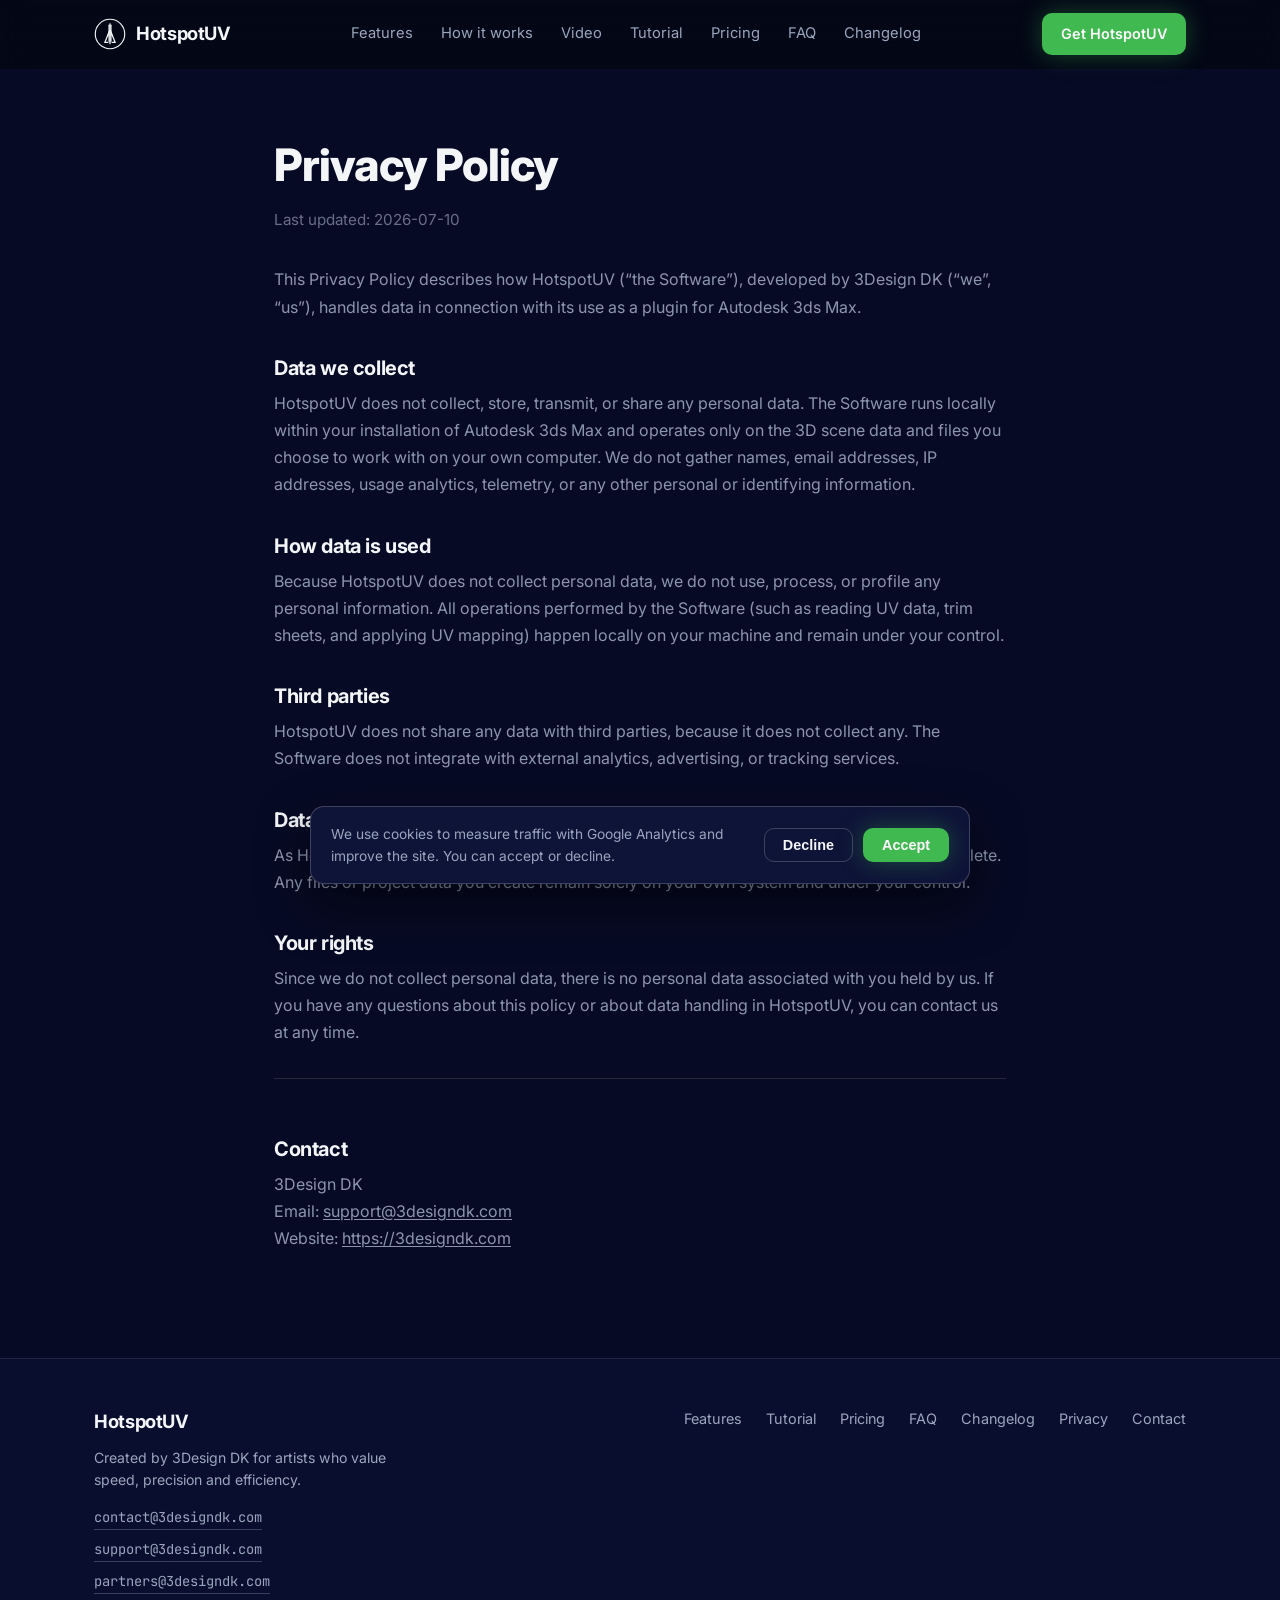
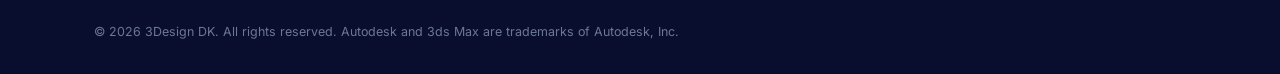
==== privacy.html @ f294c14e "Fix sections staying invisible on phones The scroll-reveal observer used a 12% intersection threshol" ====
﻿<!DOCTYPE html>
<html lang="en">
<head>
  <meta charset="UTF-8">
  <meta name="viewport" content="width=device-width, initial-scale=1.0">

  <!-- Google tag (gtag.js) with Consent Mode v2 -->
  <script async src="https://www.googletagmanager.com/gtag/js?id=G-P0LGVQESN5"></script>
  <script>
    window.dataLayer = window.dataLayer || [];
    function gtag(){dataLayer.push(arguments);}
    gtag('consent', 'default', {
      ad_storage: 'denied',
      ad_user_data: 'denied',
      ad_personalization: 'denied',
      analytics_storage: 'denied'
    });
    gtag('js', new Date());
    gtag('config', 'G-P0LGVQESN5');
    try {
      if (localStorage.getItem('cookie-consent') === 'granted') {
        gtag('consent', 'update', { analytics_storage: 'granted' });
      }
    } catch (e) {}
  </script>

  <title>Privacy Policy — HotspotUV | 3Design DK</title>
  <meta name="description" content="Privacy Policy for HotspotUV, a plugin for Autodesk 3ds Max by 3Design DK. HotspotUV collects no personal data and runs fully locally.">
  <meta name="robots" content="index, follow">
  <link rel="icon" type="image/svg+xml" href="assets/favicon.svg">
  <link rel="icon" type="image/png" sizes="32x32" href="assets/favicon-32.png">
  <link rel="alternate icon" href="assets/favicon.ico">
  <link rel="apple-touch-icon" href="assets/apple-touch-icon.png">
  <link rel="preconnect" href="https://fonts.googleapis.com">
  <link rel="preconnect" href="https://fonts.gstatic.com" crossorigin>
  <link href="https://fonts.googleapis.com/css2?family=Inter:wght@400;500;600;700;800&family=JetBrains+Mono:wght@400;500&display=swap" rel="stylesheet">
  <link rel="stylesheet" href="css/style.css?v=20260802b">
  <style>
    .legal { padding: 140px 0 90px; }
    .legal .container { max-width: 780px; }
    .legal h1 { font-size: clamp(2rem, 4vw, 2.8rem); margin: 0 0 .35em; }
    .legal .updated { opacity: .65; font-size: .95rem; margin: 0 0 2.2em; }
    .legal h2 { font-size: 1.25rem; margin: 1.8em 0 .5em; }
    .legal p { line-height: 1.7; margin: 0 0 1em; opacity: .9; }
    .legal a { color: inherit; text-decoration: underline; text-underline-offset: 2px; }
    .legal .contact { margin-top: 2em; padding-top: 1.4em; border-top: 1px solid rgba(128,128,128,.25); }
  </style>
</head>
<body>

  <!-- ======= NAV ======= -->
  <header class="nav" id="nav">
    <div class="container nav-inner">
      <a href="index.html" class="brand" aria-label="HotspotUV home">
        <svg class="brand-mark" viewBox="0 0 100 100" fill="none" stroke="currentColor" stroke-linecap="round" stroke-linejoin="round" aria-hidden="true">
          <circle cx="50" cy="50" r="46" stroke-width="3.5"/>
          <g transform="translate(50 50) scale(0.72) translate(-50 -68)" stroke-width="5.5">
            <path d="M28 104 L48 54"/>
            <path d="M72 104 L52 54"/>
            <path d="M28 104 L41 104"/>
            <path d="M59 104 L72 104"/>
            <path d="M40 76 L50 56"/>
            <path d="M60 76 L50 56"/>
            <path d="M46 30 L46 100"/>
            <path d="M50 24 L50 110"/>
            <path d="M54 30 L54 100"/>
          </g>
        </svg>
        <span class="brand-name">Hotspot<span class="brand-accent">UV</span></span>
      </a>
      <nav class="nav-links" id="navLinks">
        <a href="index.html#features">Features</a>
        <a href="index.html#how-it-works">How it works</a>
        <a href="index.html#video">Video</a>
        <a href="tutorial.html">Tutorial</a>
        <a href="index.html#pricing">Pricing</a>
        <a href="index.html#faq">FAQ</a>
        <a href="index.html#changelog">Changelog</a>
      </nav>
      <div class="nav-cta">
        <a href="https://3designdk.gumroad.com/l/ueunpw" class="btn btn-primary btn-sm">Get HotspotUV</a>
        <button class="nav-toggle" id="navToggle" aria-label="Toggle menu" aria-expanded="false">
          <span></span><span></span><span></span>
        </button>
      </div>
    </div>
  </header>

  <!-- ======= PRIVACY ======= -->
  <main class="legal">
    <div class="container">
      <h1>Privacy Policy</h1>
      <p class="updated">Last updated: 2026-07-10</p>

      <p>This Privacy Policy describes how HotspotUV (&ldquo;the Software&rdquo;), developed by
      3Design DK (&ldquo;we&rdquo;, &ldquo;us&rdquo;), handles data in connection with its use as a
      plugin for Autodesk 3ds Max.</p>

      <h2>Data we collect</h2>
      <p>HotspotUV does not collect, store, transmit, or share any personal data. The Software
      runs locally within your installation of Autodesk 3ds Max and operates only on the 3D scene
      data and files you choose to work with on your own computer. We do not gather names, email
      addresses, IP addresses, usage analytics, telemetry, or any other personal or identifying
      information.</p>

      <h2>How data is used</h2>
      <p>Because HotspotUV does not collect personal data, we do not use, process, or profile any
      personal information. All operations performed by the Software (such as reading UV data, trim
      sheets, and applying UV mapping) happen locally on your machine and remain under your control.</p>

      <h2>Third parties</h2>
      <p>HotspotUV does not share any data with third parties, because it does not collect any. The
      Software does not integrate with external analytics, advertising, or tracking services.</p>

      <h2>Data retention and deletion</h2>
      <p>As HotspotUV does not collect or store personal data, there is no personal data to retain
      or delete. Any files or project data you create remain solely on your own system and under
      your control.</p>

      <h2>Your rights</h2>
      <p>Since we do not collect personal data, there is no personal data associated with you held
      by us. If you have any questions about this policy or about data handling in HotspotUV, you
      can contact us at any time.</p>

      <div class="contact">
        <h2>Contact</h2>
        <p>3Design DK<br>
        Email: <a href="mailto:support@3designdk.com">support@3designdk.com</a><br>
        Website: <a href="https://3designdk.com">https://3designdk.com</a></p>
      </div>
    </div>
  </main>

  <!-- ======= FOOTER ======= -->
  <footer class="footer">
    <div class="container footer-inner">
      <div class="footer-brand">
        <span class="brand-name">Hotspot<span class="brand-accent">UV</span></span>
        <p>Created by 3Design DK for artists who value speed, precision and efficiency.</p>
        <div class="footer-emails">
          <a class="footer-email" href="mailto:contact@3designdk.com?subject=HotspotUV" title="General enquiries">contact@3designdk.com</a>
          <a class="footer-email" href="mailto:support@3designdk.com?subject=HotspotUV%20support" title="Help with the plugin">support@3designdk.com</a>
          <a class="footer-email" href="mailto:partners@3designdk.com" title="Business &amp; partnerships">partners@3designdk.com</a>
        </div>
      </div>
      <div class="footer-links">
        <a href="index.html#features">Features</a>
        <a href="tutorial.html">Tutorial</a>
        <a href="index.html#pricing">Pricing</a>
        <a href="index.html#faq">FAQ</a>
        <a href="index.html#changelog">Changelog</a>
        <a href="privacy.html">Privacy</a>
        <a href="mailto:contact@3designdk.com?subject=HotspotUV">Contact</a>
      </div>
    </div>
    <div class="container footer-bottom">
      <p>© <span id="year">2026</span> 3Design DK. All rights reserved. Autodesk and 3ds Max are trademarks of Autodesk, Inc.</p>
    </div>
  </footer>

  <!-- ======= COOKIE CONSENT ======= -->
  <div id="cookie-banner" class="cookie-banner" role="dialog" aria-live="polite" aria-label="Cookie consent" hidden>
    <p class="cookie-text">We use cookies to measure traffic with Google Analytics and improve the site. You can accept or decline.</p>
    <div class="cookie-actions">
      <button class="btn btn-ghost btn-sm" id="cookie-decline">Decline</button>
      <button class="btn btn-primary btn-sm" id="cookie-accept">Accept</button>
    </div>
  </div>

  <script src="js/main.js?v=20260802b"></script>
</body>
</html>
---- css/style.css ----
/* ============================================================
   HotspotUV — 3Design DK
   Monochrome white-on-navy theme
   ============================================================ */

:root {
  --bg: #070a24;
  --bg-soft: #0a0e2e;
  --card: #0e1338;
  --card-hover: #141a44;
  --border: rgba(255, 255, 255, 0.10);
  --border-strong: rgba(255, 255, 255, 0.20);
  --text: #f3f5f7;
  --muted: #9aa6bd;
  --muted-2: #6b7793;
  --accent: #f3f5f7;
  --accent-soft: rgba(255, 255, 255, 0.10);
  --accent-glow: rgba(255, 255, 255, 0.16);
  --radius: 14px;
  --radius-sm: 9px;
  --font: "Inter", ui-sans-serif, system-ui, -apple-system, sans-serif;
  --mono: "JetBrains Mono", ui-monospace, "Cascadia Code", monospace;
}

* { margin: 0; padding: 0; box-sizing: border-box; }

html { scroll-behavior: smooth; scroll-padding-top: 84px; }

body {
  font-family: var(--font);
  background: var(--bg);
  color: var(--text);
  line-height: 1.6;
  -webkit-font-smoothing: antialiased;
  overflow-x: hidden;
}

.container { max-width: 1140px; margin: 0 auto; padding: 0 24px; }
.container.narrow { max-width: 820px; }

h1, h2, h3 { line-height: 1.15; letter-spacing: -0.02em; font-weight: 700; }
h1 { font-size: clamp(2.2rem, 5vw, 3.4rem); font-weight: 800; }
h2 { font-size: clamp(1.7rem, 3.5vw, 2.4rem); }
h3 { font-size: 1.1rem; }

p { color: var(--muted); }

a { color: inherit; text-decoration: none; }

code {
  font-family: var(--mono);
  font-size: 0.85em;
  background: var(--accent-soft);
  color: var(--accent);
  padding: 0.1em 0.4em;
  border-radius: 5px;
}

::selection { background: var(--accent); color: var(--bg); }

/* ---------- promo bar (launch offer) ---------- */
.promo-bar {
  display: none;
  position: fixed;
  top: 0; left: 0; right: 0;
  z-index: 101;
  align-items: center;
  justify-content: center;
  flex-wrap: wrap;
  gap: 6px;
  min-height: 38px;
  padding: 6px 16px;
  background: #2ea043;
  color: #ffffff;
  font-size: 0.85rem;
  font-weight: 600;
  line-height: 1.3;
  text-align: center;
}
.promo-bar:hover { background: #3fb950; }
.promo-bar strong { font-weight: 800; }
.promo-days { font-weight: 600; }
.promo-cta {
  margin-left: 10px;
  padding: 2px 10px;
  border-radius: 999px;
  background: #070a24;
  color: #ffffff;
  font-size: 0.8rem;
  white-space: nowrap;
}
.promo-echo {
  margin-top: 14px;
  font-size: 0.85rem;
  font-weight: 600;
  color: #3fb950;
}
.cta-section .promo-echo { text-align: center; }

body.promo-active .promo-bar { display: flex; }
body.promo-active .nav { top: var(--promo-h, 38px); }
body.promo-active .hero { padding-top: calc(160px + var(--promo-h, 38px)); }

/* ---------- buttons ---------- */
.btn {
  display: inline-flex;
  align-items: center;
  justify-content: center;
  gap: 8px;
  font-weight: 600;
  border-radius: 10px;
  border: 1px solid transparent;
  cursor: pointer;
  transition: transform 0.15s ease, box-shadow 0.15s ease, background 0.15s ease, border-color 0.15s ease;
  white-space: nowrap;
}
.btn-primary {
  background: #3fb950;
  color: #ffffff;
  box-shadow: 0 0 24px rgba(63, 185, 80, 0.35);
}
.btn-primary:hover { transform: translateY(-2px); background: #46cc59; box-shadow: 0 6px 32px rgba(63, 185, 80, 0.45); }
.btn-ghost {
  background: transparent;
  color: var(--text);
  border-color: var(--border-strong);
}
.btn-ghost:hover { border-color: var(--accent); color: var(--accent); }
.btn-sm { padding: 8px 18px; font-size: 0.9rem; }
.btn-lg { padding: 14px 28px; font-size: 1rem; }
.btn-block { width: 100%; }

/* ---------- nav ---------- */
.nav {
  position: fixed;
  top: 0; left: 0; right: 0;
  z-index: 100;
  background: rgba(4, 8, 17, 0.72);
  backdrop-filter: blur(14px);
  -webkit-backdrop-filter: blur(14px);
  border-bottom: 1px solid transparent;
  transition: border-color 0.25s ease;
}
.nav.scrolled { border-bottom-color: var(--border); }

.nav-inner {
  display: flex;
  align-items: center;
  justify-content: space-between;
  height: 68px;
  gap: 24px;
}

.brand { display: flex; align-items: center; gap: 10px; }
.brand-mark { width: 32px; height: 32px; color: var(--accent); }
.brand-name { font-weight: 700; font-size: 1.15rem; letter-spacing: -0.02em; }
.brand-accent { color: var(--accent); }

.nav-links { display: flex; gap: 28px; }
.nav-links a {
  font-size: 0.92rem;
  color: var(--muted);
  transition: color 0.15s ease;
}
.nav-links a:hover { color: var(--text); }

.nav-cta { display: flex; align-items: center; gap: 12px; }

.nav-toggle {
  display: none;
  flex-direction: column;
  gap: 5px;
  background: none;
  border: none;
  cursor: pointer;
  padding: 6px;
}
.nav-toggle span {
  display: block;
  width: 22px; height: 2px;
  background: var(--text);
  border-radius: 2px;
  transition: transform 0.2s ease, opacity 0.2s ease;
}

/* ---------- hero ---------- */
.hero {
  position: relative;
  padding: 160px 0 90px;
  overflow: hidden;
}
.hero-glow {
  position: absolute;
  top: -220px; left: 50%;
  transform: translateX(-50%);
  width: 900px; height: 600px;
  background: radial-gradient(ellipse at center, rgba(255, 255, 255, 0.13), transparent 65%);
  pointer-events: none;
}
.hero-grid {
  position: absolute;
  inset: 0;
  background-image:
    linear-gradient(var(--border) 1px, transparent 1px),
    linear-gradient(90deg, var(--border) 1px, transparent 1px);
  background-size: 56px 56px;
  mask-image: radial-gradient(ellipse 90% 70% at 50% 0%, black 20%, transparent 75%);
  -webkit-mask-image: radial-gradient(ellipse 90% 70% at 50% 0%, black 20%, transparent 75%);
  pointer-events: none;
}

.hero-inner {
  position: relative;
  display: grid;
  grid-template-columns: 1.05fr 1fr;
  gap: 56px;
  align-items: center;
}

.eyebrow {
  display: inline-block;
  font-size: 0.8rem;
  font-weight: 600;
  text-transform: uppercase;
  letter-spacing: 0.12em;
  color: var(--accent);
  margin-bottom: 16px;
}

.gradient-text {
  background: linear-gradient(100deg, #ffffff 20%, #b9c4d6 80%);
  -webkit-background-clip: text;
  background-clip: text;
  color: transparent;
}

.lead {
  font-size: 1.13rem;
  margin: 22px 0 32px;
  max-width: 34rem;
}

.hero-actions { display: flex; gap: 14px; flex-wrap: wrap; }
.hero-actions.center { justify-content: center; margin-top: 32px; }

.hero-badges {
  display: flex;
  gap: 20px;
  list-style: none;
  margin-top: 30px;
  flex-wrap: wrap;
}
.hero-badges li {
  font-size: 0.85rem;
  color: var(--muted);
  display: flex;
  align-items: center;
  gap: 7px;
}
.hero-badges li::before {
  content: "";
  width: 6px; height: 6px;
  border-radius: 50%;
  background: var(--accent);
  box-shadow: 0 0 8px var(--accent-glow);
}

/* ---------- hero visual (plugin window mock) ---------- */
.hero-visual { perspective: 1200px; }

.window {
  background: var(--bg-soft);
  border: 1px solid var(--border-strong);
  border-radius: var(--radius);
  box-shadow: 0 30px 80px rgba(0, 0, 0, 0.55), 0 0 60px rgba(255, 255, 255, 0.06);
  overflow: hidden;
  transform: rotateY(-4deg) rotateX(2deg);
  transition: transform 0.4s ease;
}
.window:hover { transform: rotateY(0) rotateX(0); }

.window-bar {
  display: flex;
  align-items: center;
  gap: 7px;
  padding: 11px 14px;
  border-bottom: 1px solid var(--border);
  background: rgba(255, 255, 255, 0.02);
}
.dot { width: 10px; height: 10px; border-radius: 50%; }
.dot-r { background: #e5534b; }
.dot-y { background: #d4a72c; }
.dot-g { background: #3fb950; }
.window-title {
  margin-left: 10px;
  font-family: var(--mono);
  font-size: 0.72rem;
  color: var(--muted-2);
}

.window-body {
  display: grid;
  grid-template-columns: 1fr 168px;
  gap: 0;
}

.trim-map { width: 100%; height: auto; display: block; padding: 10px; }

.zones rect {
  fill: rgba(255, 255, 255, 0.045);
  stroke: rgba(255, 255, 255, 0.35);
  stroke-width: 1.2;
}

.island {
  fill: rgba(255, 255, 255, 0.22);
  stroke: var(--accent);
  stroke-width: 1.4;
  opacity: 0;
}

/* islands snap into their zones in sequence */
@keyframes snapIn {
  0%   { opacity: 0; transform: translate(var(--from-x), var(--from-y)) rotate(var(--from-r)) scale(1.25); }
  12%  { opacity: 1; }
  28%  { transform: translate(var(--to-x), var(--to-y)) rotate(0deg) scale(1); }
  82%  { opacity: 1; transform: translate(var(--to-x), var(--to-y)) rotate(0deg) scale(1); }
  100% { opacity: 0; transform: translate(var(--to-x), var(--to-y)) rotate(0deg) scale(1); }
}
.island-1 { --from-x: 90px;  --from-y: 150px; --from-r: 14deg;  --to-x: 22px;  --to-y: 22px;  animation: snapIn 7s ease-in-out infinite; }
.island-2 { --from-x: 300px; --from-y: 30px;  --from-r: -18deg; --to-x: 23px;  --to-y: 91px;  animation: snapIn 7s ease-in-out 0.5s infinite; }
.island-3 { --from-x: 40px;  --from-y: 210px; --from-r: 9deg;   --to-x: 275px; --to-y: 193px; animation: snapIn 7s ease-in-out 1s infinite; }
.island-4 { --from-x: 150px; --from-y: 90px;  --from-r: -7deg;  --to-x: 23px;  --to-y: 192px; animation: snapIn 7s ease-in-out 1.5s infinite; }
.island-5 { --from-x: 250px; --from-y: 230px; --from-r: 21deg;  --to-x: 150px; --to-y: 87px;  animation: snapIn 7s ease-in-out 2s infinite; }

.cursor { stroke: var(--accent); stroke-width: 1.5; fill: none; opacity: 0.9; }
.cursor circle { fill: rgba(255, 255, 255, 0.1); }
@keyframes cursorMove {
  0%, 10%  { transform: translate(136px, 44px); }
  25%, 35% { transform: translate(75px, 136px); }
  50%, 60% { transform: translate(336px, 235px); }
  75%, 85% { transform: translate(136px, 207px); }
  100%     { transform: translate(136px, 44px); }
}
.cursor { animation: cursorMove 7s ease-in-out infinite; }

.side-panel {
  border-left: 1px solid var(--border);
  padding: 14px 12px;
  display: flex;
  flex-direction: column;
  gap: 9px;
  background: rgba(255, 255, 255, 0.015);
}
.panel-row {
  display: flex;
  justify-content: space-between;
  align-items: baseline;
  gap: 8px;
}
.panel-label { font-size: 0.66rem; color: var(--muted-2); text-transform: uppercase; letter-spacing: 0.06em; }
.panel-value { font-family: var(--mono); font-size: 0.7rem; color: var(--text); }
.panel-value.on { color: var(--accent); }
.panel-btn {
  margin-top: 8px;
  background: var(--accent);
  color: #070a24;
  font-size: 0.72rem;
  font-weight: 700;
  text-align: center;
  padding: 8px 6px;
  border-radius: 7px;
  box-shadow: 0 0 16px var(--accent-glow);
}
.panel-note {
  font-size: 0.64rem;
  color: var(--muted-2);
  text-align: center;
  font-family: var(--mono);
}

/* ---------- stats strip ---------- */
.strip { border-block: 1px solid var(--border); background: var(--bg-soft); }
.strip-inner {
  display: grid;
  grid-template-columns: repeat(4, 1fr);
  gap: 24px;
  padding: 34px 24px;
}
.stat { text-align: center; }
.stat strong {
  display: block;
  font-size: 1.5rem;
  font-weight: 800;
  letter-spacing: -0.02em;
  color: var(--accent);
}
.stat span { font-size: 0.85rem; color: var(--muted); }

/* ---------- sections ---------- */
.section { padding: 96px 0; }
.section-alt { background: var(--bg-soft); border-block: 1px solid var(--border); }

.section-head { text-align: center; max-width: 720px; margin: 0 auto 56px; }
.section-lead { font-size: 1.08rem; margin-top: 20px; }

#why { text-align: center; }

/* ---------- features ---------- */
.feature-grid {
  display: grid;
  grid-template-columns: repeat(3, 1fr);
  gap: 18px;
}

.card {
  background: var(--card);
  border: 1px solid var(--border);
  border-radius: var(--radius);
  padding: 26px 24px;
  transition: border-color 0.2s ease, background 0.2s ease, transform 0.2s ease;
}
.card:hover {
  border-color: rgba(255, 255, 255, 0.35);
  background: var(--card-hover);
  transform: translateY(-3px);
}
.card h3 { margin-bottom: 8px; }
.card p { font-size: 0.92rem; }

.card-icon {
  width: 42px; height: 42px;
  border-radius: 10px;
  background: var(--accent-soft);
  color: var(--accent);
  display: flex;
  align-items: center;
  justify-content: center;
  margin-bottom: 16px;
}
.card-icon svg { width: 22px; height: 22px; }

.card-plain { text-align: left; }

/* ---------- control panel section ---------- */
.controls-grid {
  column-count: 3;
  column-gap: 18px;
}
.control-group {
  text-align: left;
  break-inside: avoid;
  margin-bottom: 18px;
}
.control-group h3 { font-size: 1.15rem; margin-bottom: 4px; }
.control-lead {
  font-size: 0.9rem;
  color: var(--muted);
  margin-bottom: 18px;
}
.control-list { display: flex; flex-direction: column; gap: 13px; }
.control-list dt {
  font-family: var(--mono);
  font-size: 0.78rem;
  font-weight: 500;
  color: var(--text);
  margin-bottom: 3px;
}
.control-list dd {
  margin: 0;
  font-size: 0.88rem;
  line-height: 1.5;
  color: var(--muted);
}
.control-list em {
  font-style: normal;
  font-weight: 600;
  color: var(--text);
}

@media (max-width: 980px) { .controls-grid { column-count: 2; } }
@media (max-width: 620px) { .controls-grid { column-count: 1; } }

/* screenshot thumbnail inside a control card */
.control-shot {
  display: block;
  width: 100%;
  padding: 0;
  margin: 0 0 18px;
  border: 1px solid var(--border);
  border-radius: var(--radius-sm);
  background: #23252b;
  overflow: hidden;
  cursor: zoom-in;
  position: relative;
  transition: border-color 0.2s ease, transform 0.2s ease;
}
.control-shot:hover { border-color: var(--border-strong); transform: translateY(-2px); }
.control-shot:focus-visible { outline: 2px solid var(--accent); outline-offset: 2px; }
.control-shot img { display: block; width: 100%; height: auto; }
.control-shot-wide { background: #2b2d34; padding: 7px 9px; }
.control-shot-wide img { border-radius: 3px; }
.control-shot-tall { background: #2b2d34; padding: 10px; }
.control-shot-tall img { width: auto; max-width: 100%; max-height: 300px; margin: 0 auto; border-radius: 3px; }
.control-shot-hint {
  position: absolute;
  top: 8px; right: 8px;
  width: 26px; height: 26px;
  border-radius: 7px;
  background: rgba(7, 10, 36, 0.72);
  color: #f3f5f7;
  display: flex;
  align-items: center;
  justify-content: center;
  opacity: 0;
  transition: opacity 0.2s ease;
}
.control-shot:hover .control-shot-hint,
.control-shot:focus-visible .control-shot-hint { opacity: 1; }

/* lightbox overlay */
.lightbox {
  position: fixed;
  inset: 0;
  z-index: 100;
  background: rgba(3, 5, 16, 0.86);
  display: flex;
  align-items: center;
  justify-content: center;
  padding: 40px;
  cursor: zoom-out;
  animation: lightboxIn 0.18s ease;
}
.lightbox[hidden] { display: none; }
.lightbox img {
  width: min(760px, 92vw);
  max-height: 88vh;
  height: auto;
  border-radius: var(--radius);
  border: 1px solid var(--border-strong);
  box-shadow: 0 24px 80px rgba(0, 0, 0, 0.6);
  image-rendering: -webkit-optimize-contrast;
  animation: lightboxZoom 0.22s cubic-bezier(0.2, 0.7, 0.3, 1);
}
.lightbox-close {
  position: absolute;
  top: 18px; right: 24px;
  width: 42px; height: 42px;
  font-size: 1.9rem;
  line-height: 1;
  color: #f3f5f7;
  background: none;
  border: none;
  cursor: pointer;
  opacity: 0.8;
}
.lightbox-close:hover { opacity: 1; }
@keyframes lightboxIn { from { opacity: 0; } to { opacity: 1; } }
@keyframes lightboxZoom { from { transform: scale(0.94); opacity: 0.4; } to { transform: scale(1); opacity: 1; } }

/* ---------- steps ---------- */
.steps {
  display: grid;
  grid-template-columns: repeat(4, 1fr);
  gap: 18px;
  list-style: none;
  counter-reset: step;
}
.step {
  position: relative;
  background: var(--card);
  border: 1px solid var(--border);
  border-radius: var(--radius);
  padding: 26px 22px;
}
.step-num {
  display: block;
  font-family: var(--mono);
  font-size: 0.8rem;
  font-weight: 500;
  color: var(--accent);
  margin-bottom: 14px;
}
.step h3 { font-size: 1.02rem; margin-bottom: 8px; }
.step p { font-size: 0.9rem; }

/* ---------- video ---------- */
.video-grid {
  display: grid;
  grid-template-columns: 1fr 1fr;
  gap: 20px;
}
.video-frame {
  position: relative;
  aspect-ratio: 16 / 9;
  border-radius: var(--radius);
  overflow: hidden;
  border: 1px solid var(--border-strong);
  background: #000;
  box-shadow: 0 20px 50px rgba(0, 0, 0, 0.4);
}
.video-frame--vertical {
  aspect-ratio: 9 / 16;
  grid-column: 1 / -1;
  width: 100%;
  max-width: 300px;
  margin: 0 auto;
}
.video-frame iframe {
  position: absolute;
  inset: 0;
  width: 100%; height: 100%;
  border: 0;
}

/* ---------- who ---------- */
.who-grid {
  display: grid;
  grid-template-columns: repeat(3, 1fr);
  gap: 18px;
}

/* ---------- pricing ---------- */
.pricing-card {
  display: grid;
  grid-template-columns: 340px 1fr;
  gap: 0;
  max-width: 860px;
  margin: 0 auto;
  background: var(--card);
  border: 1px solid rgba(255, 255, 255, 0.3);
  border-radius: 18px;
  overflow: hidden;
  box-shadow: 0 0 60px rgba(255, 255, 255, 0.07), 0 30px 60px rgba(0, 0, 0, 0.4);
}
.pricing-main {
  padding: 40px 34px;
  border-right: 1px solid var(--border);
  display: flex;
  flex-direction: column;
  justify-content: center;
  text-align: center;
  background: rgba(255, 255, 255, 0.03);
}
.price-badge {
  display: inline-block;
  align-self: center;
  margin-bottom: 14px;
  padding: 5px 12px;
  border-radius: 999px;
  font-size: 0.72rem;
  font-weight: 700;
  letter-spacing: 0.04em;
  text-transform: uppercase;
  color: #3fb950;
  background: rgba(63, 185, 80, 0.12);
  border: 1px solid rgba(63, 185, 80, 0.35);
}
.price { display: flex; align-items: baseline; justify-content: center; gap: 8px; color: var(--text); }
.price-was { font-size: 1.4rem; font-weight: 600; color: var(--muted-2); text-decoration: line-through; }
.btn-was { font-size: 0.85em; font-weight: 600; opacity: 0.6; text-decoration: line-through; margin-left: 2px; }
.price-amount { font-size: 4rem; font-weight: 800; letter-spacing: -0.03em; line-height: 1; }
.price-currency { font-size: 1.3rem; font-weight: 600; color: var(--muted); }
.price-currency { align-self: flex-start; margin-top: 8px; }
.price-limit { font-size: 0.8rem; font-weight: 600; color: #3fb950; margin: 12px 0 0; }
.price-note { font-size: 0.88rem; margin: 12px 0 4px; }
.price-sub { font-size: 0.78rem; color: var(--muted-2); margin-bottom: 24px; }
.price-secure { font-size: 0.76rem; color: var(--muted-2); margin-top: 14px; }

.tier-grid {
  display: grid;
  grid-template-columns: repeat(3, 1fr);
  gap: 20px;
  max-width: 980px;
  margin: 0 auto;
}
.tier-card {
  background: var(--card);
  border: 1px solid var(--border-strong);
  border-radius: 18px;
  padding: 30px 26px;
  text-align: center;
  display: flex;
  flex-direction: column;
  gap: 10px;
}
.tier-card.is-featured {
  border-color: rgba(63, 185, 80, 0.55);
  box-shadow: 0 0 40px rgba(63, 185, 80, 0.10), 0 24px 48px rgba(0, 0, 0, 0.35);
}
.tier-name {
  font-size: 0.78rem;
  font-weight: 700;
  letter-spacing: 0.08em;
  text-transform: uppercase;
  color: var(--muted);
}
.tier-price {
  color: var(--text);
  font-size: 2.4rem;
  font-weight: 800;
  letter-spacing: -0.02em;
  line-height: 1.1;
}
.tier-was {
  font-size: 1.1rem;
  font-weight: 600;
  color: var(--muted-2);
  text-decoration: line-through;
  margin-right: 8px;
}
.tier-desc { font-size: 0.9rem; flex: 1; }
.tier-offer { text-align: center; margin-top: 22px; }
.tier-includes {
  text-align: center;
  font-size: 0.85rem;
  color: var(--muted-2);
  max-width: 760px;
  margin: 10px auto 0;
}
.tier-includes a { color: var(--muted); text-decoration: underline; text-underline-offset: 2px; }
.tier-includes a:hover { color: var(--text); }

.review-section { padding-block: 48px; }
.review-quote { text-align: center; max-width: 640px; margin: 0 auto; }
.review-stars { color: #e3b341; font-size: 1rem; letter-spacing: 0.3em; margin-bottom: 14px; }
.review-quote blockquote {
  margin: 0 0 12px;
  font-size: 1.3rem;
  font-weight: 600;
  line-height: 1.5;
  color: var(--text);
}
.review-quote figcaption {
  font-size: 0.78rem;
  font-weight: 600;
  letter-spacing: 0.08em;
  text-transform: uppercase;
  color: var(--muted-2);
}

.pricing-list {
  list-style: none;
  padding: 40px 34px;
  display: flex;
  flex-direction: column;
  justify-content: center;
  gap: 14px;
}
.pricing-list li {
  position: relative;
  padding-left: 30px;
  color: var(--muted);
  font-size: 0.95rem;
}
.pricing-list li::before {
  content: "";
  position: absolute;
  left: 0; top: 4px;
  width: 17px; height: 17px;
  border-radius: 50%;
  background: var(--accent-soft);
  background-image: url("data:image/svg+xml,%3Csvg xmlns='http://www.w3.org/2000/svg' viewBox='0 0 24 24' fill='none' stroke='%23f3f5f7' stroke-width='3' stroke-linecap='round' stroke-linejoin='round'%3E%3Cpath d='M5 13l4 4L19 7'/%3E%3C/svg%3E");
  background-size: 11px;
  background-position: center;
  background-repeat: no-repeat;
}

/* ---------- requirements ---------- */
.req-box {
  background: var(--card);
  border: 1px solid var(--border);
  border-radius: var(--radius);
  padding: 40px;
}
.req-box h2 { margin-bottom: 28px; font-size: 1.5rem; }
.req-cols {
  display: grid;
  grid-template-columns: 1fr 1fr;
  gap: 36px;
}
.req-cols h4 {
  font-size: 0.8rem;
  text-transform: uppercase;
  letter-spacing: 0.1em;
  color: var(--accent);
  margin-bottom: 14px;
}
.req-cols ul, .req-cols ol { padding-left: 20px; color: var(--muted); font-size: 0.94rem; }
.req-cols li { margin-bottom: 8px; }
.req-cols li::marker { color: var(--accent); }
.req-lead { font-size: 0.94rem; margin-bottom: 10px; }
.req-note {
  margin-top: 16px;
  padding-top: 14px;
  border-top: 1px solid var(--border);
  font-size: 0.85rem;
  line-height: 1.55;
  color: var(--muted-2);
  overflow-wrap: anywhere;
}
.req-note code { font-size: 0.82em; }

/* ---------- FAQ ---------- */
.faq-list { display: flex; flex-direction: column; gap: 12px; }

.faq-list details {
  background: var(--card);
  border: 1px solid var(--border);
  border-radius: var(--radius-sm);
  overflow: hidden;
  transition: border-color 0.2s ease;
}
.faq-list details[open] { border-color: rgba(255, 255, 255, 0.3); }

.faq-list summary {
  padding: 18px 22px;
  font-weight: 600;
  font-size: 0.98rem;
  cursor: pointer;
  list-style: none;
  display: flex;
  justify-content: space-between;
  align-items: center;
  gap: 16px;
  user-select: none;
}
.faq-list summary::-webkit-details-marker { display: none; }
.faq-list summary::after {
  content: "+";
  font-size: 1.3rem;
  font-weight: 400;
  color: var(--accent);
  transition: transform 0.2s ease;
  flex-shrink: 0;
}
.faq-list details[open] summary::after { transform: rotate(45deg); }
.faq-list details p {
  padding: 0 22px 20px;
  font-size: 0.93rem;
}

/* ---------- final CTA ---------- */
.cta-section {
  text-align: center;
  position: relative;
  overflow: hidden;
}
.cta-section::before {
  content: "";
  position: absolute;
  bottom: -260px; left: 50%;
  transform: translateX(-50%);
  width: 800px; height: 450px;
  background: radial-gradient(ellipse at center, rgba(255, 255, 255, 0.12), transparent 65%);
  pointer-events: none;
}
.cta-section h2 { position: relative; }
.cta-section .hero-actions { position: relative; }

/* ---------- footer ---------- */
.footer { border-top: 1px solid var(--border); background: var(--bg-soft); }
.footer-inner {
  display: flex;
  justify-content: space-between;
  align-items: flex-start;
  gap: 32px;
  padding: 48px 24px 28px;
  flex-wrap: wrap;
}
.footer-brand p { font-size: 0.88rem; max-width: 340px; margin-top: 10px; }
.footer-email {
  display: inline-block;
  margin-top: 14px;
  font-family: var(--mono);
  font-size: 0.86rem;
  color: var(--muted);
  border-bottom: 1px solid var(--border-strong);
  padding-bottom: 1px;
  transition: color 0.15s ease, border-color 0.15s ease;
}
.footer-email:hover { color: var(--accent); border-color: var(--accent); }
.footer-emails { display: flex; flex-direction: column; align-items: flex-start; gap: 8px; margin-top: 14px; }
.footer-emails .footer-email { margin-top: 0; }
.footer-links { display: flex; gap: 24px; flex-wrap: wrap; }
.footer-links a { font-size: 0.9rem; color: var(--muted); transition: color 0.15s ease; }
.footer-links a:hover { color: var(--accent); }
.footer-bottom {
  padding: 0 24px 32px;
}
.footer-bottom p { font-size: 0.78rem; color: var(--muted-2); }

/* ---------- cookie consent banner ---------- */
.cookie-banner {
  position: fixed;
  z-index: 200;
  left: 16px; right: 16px; bottom: 16px;
  max-width: 660px;
  margin: 0 auto;
  display: flex;
  align-items: center;
  justify-content: space-between;
  gap: 18px;
  flex-wrap: wrap;
  background: var(--card);
  border: 1px solid var(--border-strong);
  border-radius: var(--radius);
  padding: 16px 20px;
  box-shadow: 0 20px 50px rgba(0, 0, 0, 0.5);
}
.cookie-banner[hidden] { display: none; }
.cookie-text { font-size: 0.86rem; color: var(--muted); margin: 0; flex: 1 1 260px; }
.cookie-actions { display: flex; gap: 10px; flex-shrink: 0; }

/* ---------- reveal on scroll ---------- */
.reveal {
  opacity: 0;
  transform: translateY(22px);
  transition: opacity 0.6s ease, transform 0.6s ease;
}
.reveal.visible { opacity: 1; transform: translateY(0); }

@media (prefers-reduced-motion: reduce) {
  html { scroll-behavior: auto; }
  .reveal { opacity: 1; transform: none; transition: none; }
  .island, .cursor { animation: none !important; opacity: 0.9; }
  .island-1 { transform: translate(22px, 22px); }
  .island-2 { transform: translate(23px, 91px); }
  .island-3 { transform: translate(275px, 193px); }
  .island-4 { transform: translate(23px, 192px); }
  .island-5 { transform: translate(150px, 87px); }
}

/* ---------- responsive ---------- */
@media (max-width: 980px) {
  .hero-inner { grid-template-columns: 1fr; gap: 48px; }
  .hero { padding-top: 130px; }
  body.promo-active .hero { padding-top: calc(130px + var(--promo-h, 38px)); }
  .feature-grid { grid-template-columns: repeat(2, 1fr); }
  .steps { grid-template-columns: repeat(2, 1fr); }
  .strip-inner { grid-template-columns: repeat(2, 1fr); }
  .video-grid { grid-template-columns: 1fr; max-width: 680px; margin: 0 auto; }
  .who-grid { grid-template-columns: 1fr; max-width: 560px; margin: 0 auto; }
  .pricing-card { grid-template-columns: 1fr; }
  .pricing-main { border-right: none; border-bottom: 1px solid var(--border); }
  .tier-grid { grid-template-columns: 1fr; max-width: 420px; }
}

@media (max-width: 720px) {
  .promo-cta { display: none; }
  .nav-links {
    position: fixed;
    top: 68px; left: 0; right: 0;
    flex-direction: column;
    gap: 0;
    background: var(--bg-soft);
    border-bottom: 1px solid var(--border);
    padding: 8px 0;
    display: none;
  }
  .nav-links.open { display: flex; }
  .nav-links a { padding: 14px 24px; }
  .nav-toggle { display: flex; }
  .nav-cta .btn { display: none; }
  .nav-toggle[aria-expanded="true"] span:nth-child(1) { transform: translateY(7px) rotate(45deg); }
  .nav-toggle[aria-expanded="true"] span:nth-child(2) { opacity: 0; }
  .nav-toggle[aria-expanded="true"] span:nth-child(3) { transform: translateY(-7px) rotate(-45deg); }

  .section { padding: 68px 0; }
  .feature-grid, .steps { grid-template-columns: 1fr; }
  .req-cols { grid-template-columns: 1fr; }
  .window-body { grid-template-columns: 1fr; }
  .side-panel { display: none; }
  .window { transform: none; }
}

/* ---------- changelog / release notes ---------- */
.section-sub {
  margin-top: 14px;
  font-size: 1.02rem;
}

.changelog {
  position: relative;
  max-width: 760px;
  margin: 0 auto;
  padding-left: 30px;
}
.changelog::before {
  content: "";
  position: absolute;
  left: 7px;
  top: 10px;
  bottom: 10px;
  width: 2px;
  background: linear-gradient(var(--border-strong), var(--border) 65%, transparent);
}

.release {
  position: relative;
  border-bottom: 1px solid var(--border);
}
.release:last-child { border-bottom: none; }
.release::before {
  content: "";
  position: absolute;
  left: -30px;
  top: 21px;
  width: 16px;
  height: 16px;
  border-radius: 50%;
  background: var(--bg);
  border: 2px solid var(--border-strong);
  transition: border-color 0.2s ease, box-shadow 0.2s ease;
}
.release[open]::before,
.release.is-latest::before {
  border-color: var(--accent);
  box-shadow: 0 0 0 4px var(--accent-glow);
}

.release > summary {
  list-style: none;
  cursor: pointer;
  user-select: none;
  display: flex;
  align-items: center;
  gap: 12px;
  padding: 15px 0;
}
.release > summary::-webkit-details-marker { display: none; }
.release > summary::after {
  content: "+";
  margin-left: auto;
  font-size: 1.3rem;
  font-weight: 400;
  color: var(--accent);
  transition: transform 0.2s ease;
}
.release[open] > summary::after { transform: rotate(45deg); }

.release-version {
  font-size: 1.15rem;
  font-weight: 700;
  letter-spacing: -0.01em;
}
.release-date {
  font-family: var(--mono);
  font-size: 0.8rem;
  color: var(--muted-2);
}
.release-badge {
  font-size: 0.66rem;
  font-weight: 600;
  text-transform: uppercase;
  letter-spacing: 0.1em;
  color: var(--bg);
  background: var(--accent);
  padding: 3px 9px;
  border-radius: 999px;
}

.release-content {
  padding: 2px 0 24px;
  display: flex;
  flex-direction: column;
  gap: 22px;
}
.rel-group {
  display: grid;
  grid-template-columns: 96px 1fr;
  gap: 10px 18px;
  align-items: start;
}
.rel-cat {
  font-family: var(--mono);
  font-size: 0.7rem;
  font-weight: 500;
  text-transform: uppercase;
  letter-spacing: 0.08em;
  color: var(--muted);
  border: 1px solid var(--border);
  border-radius: 999px;
  padding: 4px 0;
  text-align: center;
}
.rel-list {
  list-style: none;
  display: flex;
  flex-direction: column;
  gap: 12px;
}
.rel-list li {
  position: relative;
  padding-left: 18px;
  font-size: 0.93rem;
  line-height: 1.55;
  color: var(--muted);
}
.rel-list li::before {
  content: "";
  position: absolute;
  left: 2px;
  top: 0.62em;
  width: 5px;
  height: 5px;
  border-radius: 50%;
  background: var(--muted-2);
}
.rel-list strong { color: var(--text); font-weight: 600; }

@media (max-width: 620px) {
  .rel-group { grid-template-columns: 1fr; gap: 8px; }
  .rel-cat { justify-self: start; padding: 4px 14px; }
}
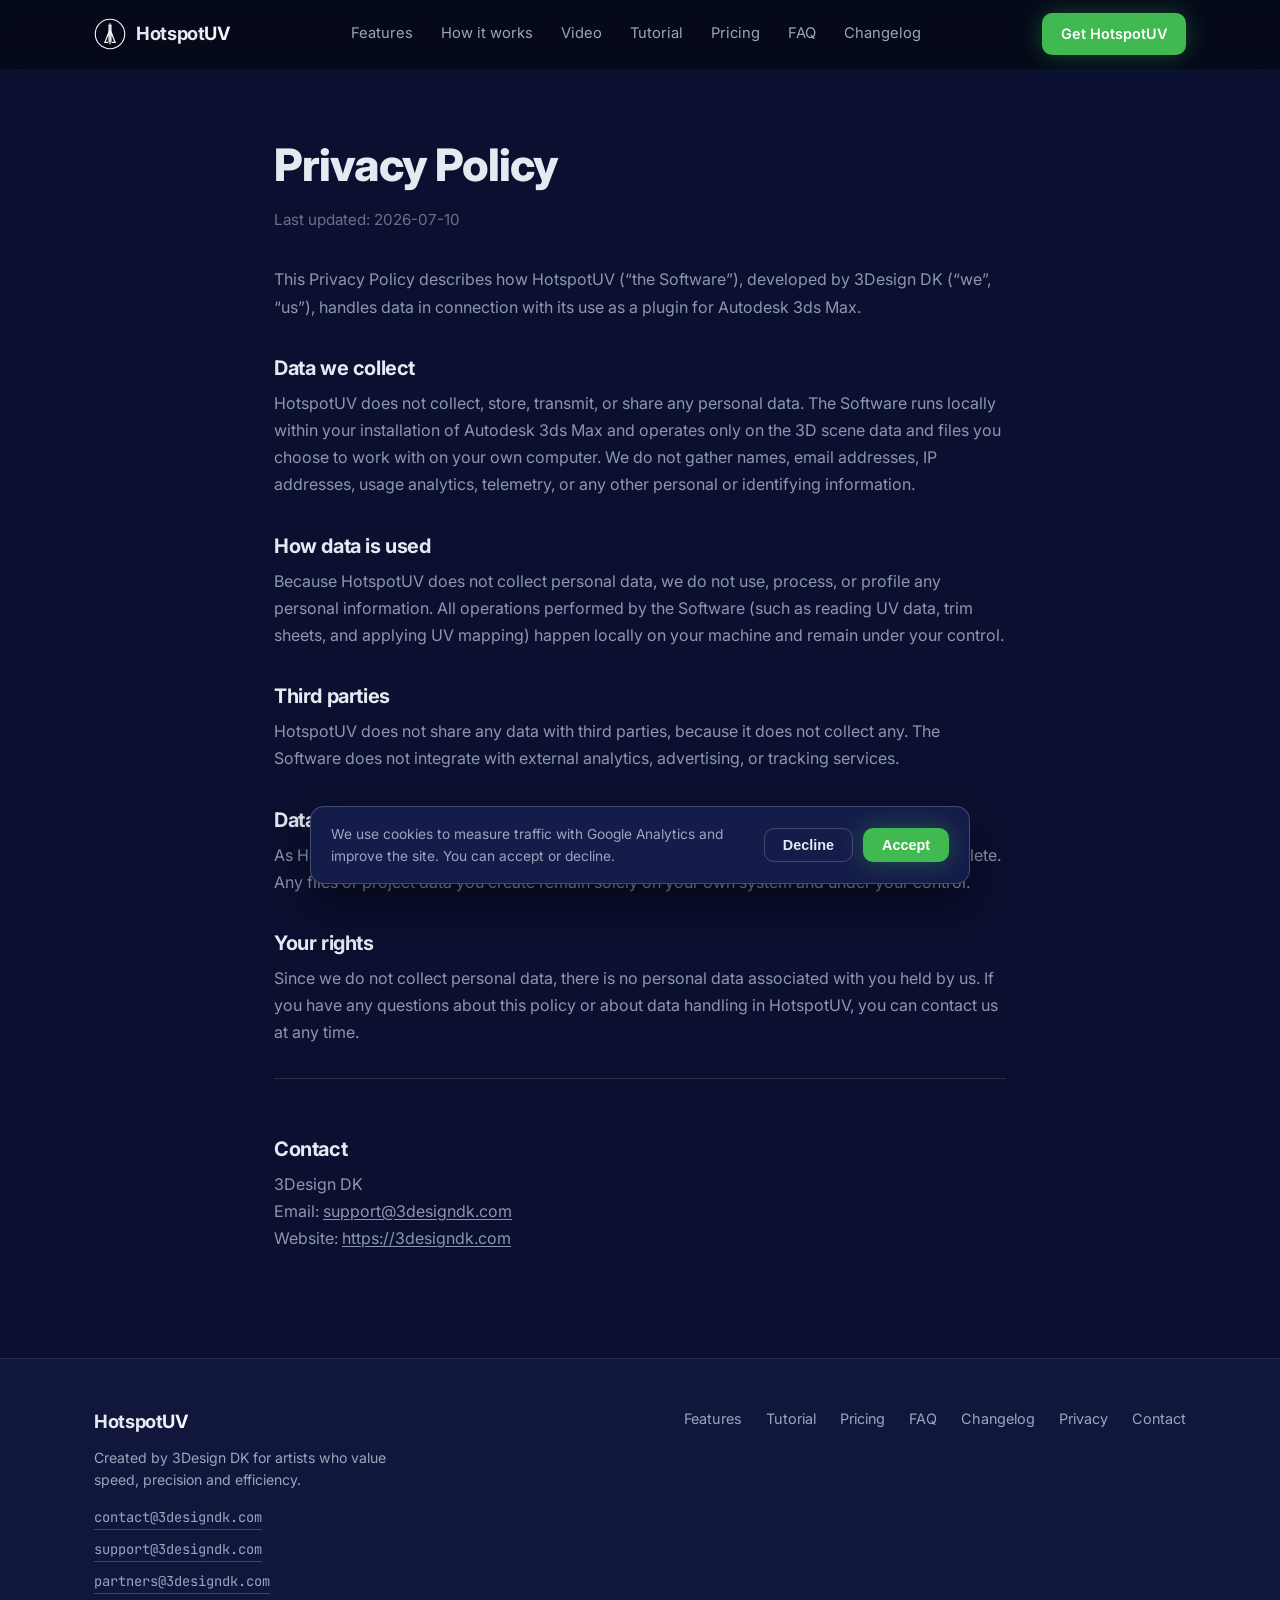
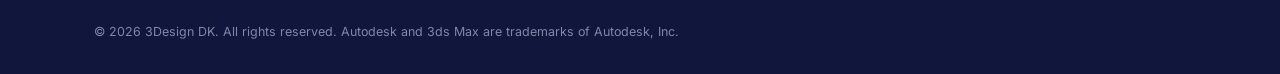
==== commit 9073239c: "Lift the palette off pure black to cut heading glare Near-white on near-black measured 17.8:1, close" ====
--- a/privacy.html
+++ b/privacy.html
@@ -34,7 +34,7 @@
   <link rel="preconnect" href="https://fonts.googleapis.com">
   <link rel="preconnect" href="https://fonts.gstatic.com" crossorigin>
   <link href="https://fonts.googleapis.com/css2?family=Inter:wght@400;500;600;700;800&family=JetBrains+Mono:wght@400;500&display=swap" rel="stylesheet">
-  <link rel="stylesheet" href="css/style.css?v=20260802b">
+  <link rel="stylesheet" href="css/style.css?v=20260802c">
   <style>
     .legal { padding: 140px 0 90px; }
     .legal .container { max-width: 780px; }
@@ -167,6 +167,6 @@
     </div>
   </div>
 
-  <script src="js/main.js?v=20260802b"></script>
+  <script src="js/main.js?v=20260802c"></script>
 </body>
 </html>
--- a/css/style.css
+++ b/css/style.css
@@ -4,15 +4,20 @@
    ============================================================ */
 
 :root {
-  --bg: #070a24;
-  --bg-soft: #0a0e2e;
-  --card: #0e1338;
-  --card-hover: #141a44;
+  /* Dark navy, deliberately lifted off pure black: near-white text on a
+     near-black ground measured 17.8:1, close to the 21:1 ceiling, which is
+     what makes big headings glare. This ladder keeps the identity and puts
+     headings at 15.2:1, body at 7.6:1 and small text at 5.3:1 (was 4.3:1,
+     under the 4.5:1 AA floor). Re-measure, don't eyeball, when changing. */
+  --bg: #0b1030;
+  --bg-soft: #10163c;
+  --card: #151c4a;
+  --card-hover: #1c2456;
   --border: rgba(255, 255, 255, 0.10);
   --border-strong: rgba(255, 255, 255, 0.20);
-  --text: #f3f5f7;
+  --text: #e4e9f2;
   --muted: #9aa6bd;
-  --muted-2: #6b7793;
+  --muted-2: #7d89a5;
   --accent: #f3f5f7;
   --accent-soft: rgba(255, 255, 255, 0.10);
   --accent-glow: rgba(255, 255, 255, 0.16);
@@ -84,7 +89,7 @@
   margin-left: 10px;
   padding: 2px 10px;
   border-radius: 999px;
-  background: #070a24;
+  background: var(--bg);
   color: #ffffff;
   font-size: 0.8rem;
   white-space: nowrap;
@@ -364,7 +369,7 @@
 .panel-btn {
   margin-top: 8px;
   background: var(--accent);
-  color: #070a24;
+  color: var(--bg);
   font-size: 0.72rem;
   font-weight: 700;
   text-align: center;
@@ -507,8 +512,8 @@
   top: 8px; right: 8px;
   width: 26px; height: 26px;
   border-radius: 7px;
-  background: rgba(7, 10, 36, 0.72);
-  color: #f3f5f7;
+  background: rgba(11, 16, 48, 0.72);
+  color: var(--text);
   display: flex;
   align-items: center;
   justify-content: center;
@@ -548,7 +553,7 @@
   width: 42px; height: 42px;
   font-size: 1.9rem;
   line-height: 1;
-  color: #f3f5f7;
+  color: var(--text);
   background: none;
   border: none;
   cursor: pointer;
